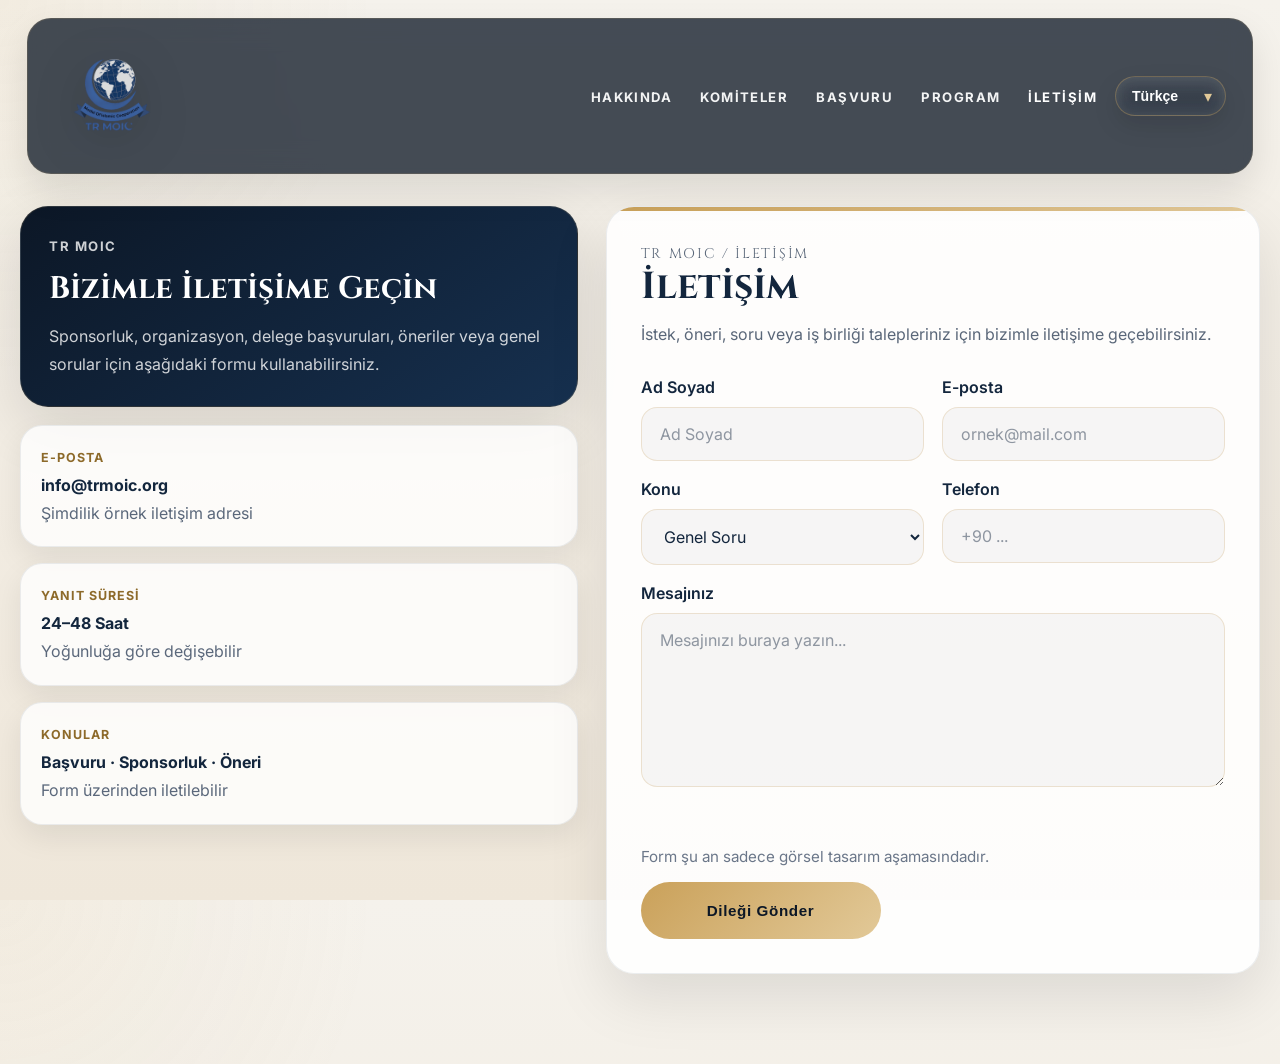
==== contact.html @ b3c83db2 "MOİC WebSite sdsad" ====
<!DOCTYPE html>
<html dir="ltr" lang="tr">
<head>
  <meta charset="utf-8" />
  <meta content="width=device-width, initial-scale=1.0" name="viewport" />
  <title>TR MOIC - İletişim</title>

  <link rel="preconnect" href="https://fonts.googleapis.com" />
  <link rel="preconnect" href="https://fonts.gstatic.com" crossorigin />
  <link
    href="https://fonts.googleapis.com/css2?family=Cinzel:wght@400;500;600;700&family=Inter:wght@300;400;500;600;700&family=Noto+Naskh+Arabic:wght@400;500;600;700&display=swap"
    rel="stylesheet"
  />
  <link href="styles.css" rel="stylesheet" />
</head>

<body class="contact-page-body">
  <div class="page-shell">
    <nav class="navbar inner-navbar" id="navbar">
      <a href="index.html" class="brand" aria-label="TR MOIC">
        <img src="logo.png" alt="TR MOIC Logo" class="brand-logo" />
      </a>

      <button class="menu-toggle" id="menuToggle" aria-label="Menüyü aç/kapat">
        <span></span>
        <span></span>
        <span></span>
      </button>

      <div class="nav-right">
        <ul class="nav-links" id="navLinks">
          <li class="nav-item has-dropdown">
            <a href="index.html">Hakkında</a>
            <div class="dropdown-menu">
              <a href="ufsm.html">UFSM AİHL Nedir</a>
              <a href="moic.html">MOIC Nedir</a>
              <a href="sponsor-handbook.html">Sponsor El Kitabı</a>
              <a href="delegate-handbook.html">Delege El Kitabı</a>
            </div>
          </li>

          <li class="nav-item has-dropdown">
            <a href="committees.html">Komiteler</a>
            <div class="dropdown-menu">
              <a href="#">Türkçe Komitesi</a>
              <a href="#">Arapça Komitesi</a>
              <a href="#">İngilizce Komitesi</a>
            </div>
          </li>

          <li class="nav-item has-dropdown">
            <a href="applications.html">Başvuru</a>
            <div class="dropdown-menu">
              <a href="organization-application.html">Organizasyon Başvuruları</a>
              <a href="delegate-application.html">Delege Başvuruları</a>
            </div>
          </li>

          <li class="nav-item has-dropdown">
            <a href="program.html">Program</a>
            <div class="dropdown-menu">
              <a href="awards.html">Ödüller</a>
              <a href="program-flow.html">Program Akışı</a>
              <a href="rules.html">Şartlar ve Kurallar</a>
              <a href="sponsors.html">Sponsorlar</a>
            </div>
          </li>

          <li class="nav-item">
            <a href="contact.html" class="nav-active-link">İletişim</a>
          </li>
        </ul>

        <div class="language-switcher">
          <label for="languageSelect" class="sr-only">Dil seç</label>
          <select id="languageSelect" class="language-select" aria-label="Dil seç">
            <option value="tr">Türkçe</option>
            <option value="en">English</option>
            <option value="ar">العربية</option>
          </select>
        </div>
      </div>
    </nav>

    <main class="contact-page">
      <section class="contact-layout">
        <aside class="contact-info-panel">
          <div class="contact-info-card">
            <p class="contact-info-label">TR MOIC</p>
            <h2>Bizimle İletişime Geçin</h2>
            <p>
              Sponsorluk, organizasyon, delege başvuruları, öneriler veya genel
              sorular için aşağıdaki formu kullanabilirsiniz.
            </p>
          </div>

          <div class="contact-mini-grid">
            <div class="contact-mini-card">
              <span class="mini-card-title">E-posta</span>
              <strong>info@trmoic.org</strong>
              <p>Şimdilik örnek iletişim adresi</p>
            </div>

            <div class="contact-mini-card">
              <span class="mini-card-title">Yanıt Süresi</span>
              <strong>24–48 Saat</strong>
              <p>Yoğunluğa göre değişebilir</p>
            </div>

            <div class="contact-mini-card">
              <span class="mini-card-title">Konular</span>
              <strong>Başvuru · Sponsorluk · Öneri</strong>
              <p>Form üzerinden iletilebilir</p>
            </div>
          </div>
        </aside>

        <section class="contact-form-card contact-form-card-premium">
          <div class="contact-form-head">
            <p class="section-tag">TR MOIC / İletişim</p>
            <h2>İletişim</h2>
            <p>
              İstek, öneri, soru veya iş birliği talepleriniz için bizimle
              iletişime geçebilirsiniz.
            </p>
          </div>

          <form class="contact-form" id="contactForm">
            <div class="form-grid">
              <div class="field">
                <label for="name" data-i18n="contact.name">Ad Soyad</label>
                <input
                  id="name"
                  type="text"
                  placeholder="Ad Soyad"
                  data-i18n-placeholder="contact.name.placeholder"
                />
              </div>

              <div class="field">
                <label for="email" data-i18n="contact.email">E-posta</label>
                <input
                  id="email"
                  type="email"
                  placeholder="ornek@mail.com"
                  data-i18n-placeholder="contact.email.placeholder"
                />
              </div>

              <div class="field">
                <label for="topic" data-i18n="contact.topic">Konu</label>
                <select id="topic">
                  <option data-i18n="contact.option.one">Genel Soru</option>
                  <option data-i18n="contact.option.two">Şikayet</option>
                  <option data-i18n="contact.option.three">Öneri</option>
                  <option data-i18n="contact.option.four">Sponsorluk</option>
                </select>
              </div>

              <div class="field">
                <label for="phone" data-i18n="contact.phone">Telefon</label>
                <input
                  id="phone"
                  type="text"
                  placeholder="+90 ..."
                  data-i18n-placeholder="contact.phone.placeholder"
                />
              </div>
            </div>

            <div class="field field-full">
              <label for="message" data-i18n="contact.message">Mesajınız</label>
              <textarea
                id="message"
                rows="7"
                placeholder="Mesajınızı buraya yazın..."
                data-i18n-placeholder="contact.message.placeholder"
              ></textarea>
            </div>

            <p id="formStatus" class="form-status"></p>

            <div class="form-actions form-actions-split">
              <p class="form-note">Form şu an sadece görsel tasarım aşamasındadır.</p>
              <button type="submit" class="btn btn-primary form-btn" data-i18n="contact.button">
                Dileği Gönder
              </button>
            </div>
          </form>
        </section>
      </section>
    </main>
  </div>

  <script src="script.js"></script>
</body>
</html>
---- styles.css ----
:root {
  --navy-950: #07101b;
  --navy-900: #0c1726;
  --navy-850: #102033;
  --navy-800: #13263d;
  --gold-500: #caa15a;
  --gold-400: #d4b06f;
  --gold-300: #e2c998;
  --paper: #f5f2ec;
  --paper-2: #efe7da;
  --white: #ffffff;
  --text: #f8f6f1;
  --muted: rgba(248, 246, 241, 0.82);
  --body-text: #425064;
  --heading: #13263d;
  --line: rgba(19, 38, 61, 0.08);
  --shadow: 0 20px 60px rgba(0, 0, 0, 0.12);
  --shadow-soft: 0 12px 30px rgba(0, 0, 0, 0.08);
  --radius-xl: 30px;
  --radius-lg: 24px;
  --radius-md: 18px;
}

html, body {
  height: 100%;
}

.page-shell {
  min-height: 100vh;
  display: flex;
  flex-direction: column;
}

main {
  flex: 1;
}

* {
  margin: 0;
  padding: 0;
  box-sizing: border-box;
}

html {
  scroll-behavior: smooth;
}

body {
  font-family: "Inter", sans-serif;
  background: var(--paper);
  color: #101826;
}

body[dir="rtl"] {
  font-family: "Noto Naskh Arabic", "Inter", sans-serif;
}

img {
  max-width: 100%;
  display: block;
}

.sr-only {
  position: absolute;
  width: 1px;
  height: 1px;
  overflow: hidden;
  clip: rect(0, 0, 0, 0);
  white-space: nowrap;
}

/* =========================
   NAVBAR
========================= */

.navbar {
  position: relative;
  z-index: 30;
  width: min(1320px, calc(100% - 54px));
  margin: 0 auto;
  padding: 22px 26px;
  display: flex;
  align-items: center;
  justify-content: space-between;
  transition: background 0.28s ease, border-color 0.28s ease, box-shadow 0.28s ease;
}

.navbar.scrolled {
  background: rgba(7, 16, 27, 0.78);
  backdrop-filter: blur(14px);
  border: 1px solid rgba(212, 176, 111, 0.18);
  border-top: 0;
  border-radius: 0 0 22px 22px;
  box-shadow: 0 12px 40px rgba(0, 0, 0, 0.18);
}

.inner-navbar {
  background: rgba(12, 23, 38, 0.76);
  backdrop-filter: blur(14px);
  border: 1px solid rgba(212, 176, 111, 0.14);
  border-radius: 24px;
  box-shadow: 0 16px 36px rgba(0, 0, 0, 0.10);
  margin-top: 18px;
}

.brand {
  display: flex;
  align-items: center;
  text-decoration: none;
}

.brand-logo {
  width: 110px;
  height: auto;
  object-fit: contain;
  filter: drop-shadow(0 12px 24px rgba(0, 0, 0, 0.18));
}

.nav-right {
  display: flex;
  align-items: center;
  gap: 18px;
}

.nav-links {
  display: flex;
  align-items: center;
  gap: 28px;
  list-style: none;
}

.nav-item {
  position: relative;
}

.nav-links > li > a {
  color: rgba(255, 255, 255, 0.94);
  text-decoration: none;
  text-transform: uppercase;
  font-size: 0.82rem;
  letter-spacing: 0.11em;
  font-weight: 700;
  position: relative;
  padding: 12px 0;
}

body[dir="rtl"] .nav-links > li > a,
body[dir="rtl"] .btn,
body[dir="rtl"] .eyebrow,
body[dir="rtl"] .section-tag {
  letter-spacing: normal;
  text-transform: none;
}

.nav-links > li > a::after {
  content: "";
  position: absolute;
  left: 0;
  bottom: 4px;
  width: 0;
  height: 1px;
  background: var(--gold-400);
  transition: width 0.28s ease;
}

.nav-links > li:hover > a::after,
.nav-active-link::after {
  width: 100%;
}

.nav-active-link {
  color: #ffffff !important;
}

.dropdown-menu {
  position: absolute;
  top: calc(100% + 8px);
  left: 50%;
  transform: translateX(-50%) translateY(8px);
  width: max-content;
  max-width: 240px;
  padding: 10px;
  background: rgba(9, 17, 29, 0.97);
  border: 1px solid rgba(202, 161, 90, 0.20);
  border-radius: 16px;
  box-shadow: 0 20px 40px rgba(0, 0, 0, 0.25);
  opacity: 0;
  pointer-events: none;
  display: flex;
  flex-direction: column;
  gap: 6px;
  transition: opacity 0.24s ease, transform 0.24s ease;
}

.dropdown-menu a {
  color: #f7f3ea;
  text-decoration: none;
  white-space: nowrap;
  padding: 10px 12px;
  border-radius: 10px;
  font-size: 0.84rem;
  line-height: 1.3;
  transition: background 0.22s ease, color 0.22s ease;
}

.dropdown-menu a:hover {
  background: rgba(202, 161, 90, 0.12);
  color: var(--gold-300);
}

.has-dropdown:hover .dropdown-menu,
.has-dropdown:focus-within .dropdown-menu {
  opacity: 1;
  pointer-events: auto;
  transform: translateX(-50%) translateY(0);
}

.language-switcher {
  position: relative;
}

.language-select {
  appearance: none;
  background: linear-gradient(180deg, rgba(255, 255, 255, 0.16), rgba(255, 255, 255, 0.10));
  color: #ffffff;
  border: 1px solid rgba(202, 161, 90, 0.34);
  border-radius: 999px;
  padding: 11px 42px 11px 16px;
  font-size: 0.88rem;
  font-weight: 700;
  outline: none;
  cursor: pointer;
  backdrop-filter: blur(10px);
  box-shadow: 0 10px 24px rgba(0, 0, 0, 0.12);
}

.language-select:hover {
  border-color: rgba(226, 201, 152, 0.75);
}

.language-select option {
  color: #13263d;
  background: #fffaf1;
}

.language-switcher::after {
  content: "▾";
  position: absolute;
  right: 14px;
  top: 50%;
  transform: translateY(-52%);
  color: var(--gold-300);
  pointer-events: none;
}

.menu-toggle {
  display: none;
  background: transparent;
  border: 0;
  cursor: pointer;
  gap: 5px;
  flex-direction: column;
}

.menu-toggle span {
  width: 28px;
  height: 2px;
  background: #fff;
  display: block;
}

/* =========================
   HERO
========================= */

.hero {
  position: relative;
  min-height: 100vh;
  background-image:
    linear-gradient(rgba(6, 10, 17, 0.50), rgba(6, 10, 17, 0.74)),
    url("school.png");
  background-size: cover;
  background-position: center center;
  overflow: hidden;
}

.hero-overlay {
  position: absolute;
  inset: 0;
  background:
    radial-gradient(circle at 50% 56%, rgba(202, 161, 90, 0.13), transparent 30%),
    linear-gradient(to bottom, rgba(0, 0, 0, 0.16), rgba(0, 0, 0, 0.38));
}

.hero-content {
  position: relative;
  z-index: 2;
  width: min(1080px, calc(100% - 48px));
  margin: 0 auto;
  min-height: calc(100vh - 110px);
  display: flex;
  flex-direction: column;
  align-items: center;
  justify-content: center;
  text-align: center;
  color: var(--text);
}

.eyebrow,
.section-tag {
  font-family: "Cinzel", serif;
  letter-spacing: 0.12em;
  text-transform: uppercase;
}

.section-tag {
  color: #b48a43;
  font-size: 0.88rem;
}

.eyebrow {
  font-size: 0.95rem;
  font-weight: 600;
  margin-bottom: 18px;
  max-width: 980px;
  color: rgba(255, 255, 255, 0.88);
  text-shadow: 0 10px 25px rgba(0, 0, 0, 0.30);
}

.hero h1 {
  font-family: "Cinzel", serif;
  font-size: clamp(3rem, 6vw, 5.8rem);
  line-height: 1.03;
  max-width: 980px;
  margin-bottom: 18px;
  text-shadow: 0 12px 30px rgba(0, 0, 0, 0.32);
}

.hero-date {
  font-size: 1.1rem;
  font-weight: 500;
  color: var(--muted);
  margin-bottom: 30px;
}

.hero-actions {
  display: flex;
  gap: 16px;
  margin-bottom: 28px;
  flex-wrap: wrap;
  justify-content: center;
}

.btn {
  text-decoration: none;
  min-width: 290px;
  padding: 20px 36px;
  border-radius: 999px;
  text-align: center;
  font-size: 0.95rem;
  font-weight: 700;
  letter-spacing: 0.04em;
  transition: transform 0.28s ease, background 0.28s ease, border-color 0.28s ease, box-shadow 0.28s ease;
}

.btn:hover {
  transform: translateY(-2px);
  box-shadow: 0 14px 30px rgba(0, 0, 0, 0.18);
}

.btn-primary {
  background: linear-gradient(135deg, #caa15a, #e2c998);
  color: #0c1726;
  border: none;
}

.btn-primary:hover {
  background: linear-gradient(135deg, #b8914d, #d4b06f);
}

.hero-description {
  max-width: 860px;
  font-size: 1.02rem;
  line-height: 1.75;
  color: rgba(255, 255, 255, 0.84);
}

.scroll-indicator {
  position: absolute;
  left: 50%;
  bottom: 24px;
  transform: translateX(-50%);
  z-index: 3;
}

.scroll-indicator span {
  display: block;
  width: 1px;
  height: 58px;
  background: linear-gradient(to bottom, rgba(255, 255, 255, 0), rgba(226, 201, 152, 0.95));
}

/* =========================
   LEADERSHIP SECTION
========================= */

.leadership-section {
  width: min(1240px, calc(100% - 40px));
  margin: 0 auto;
  padding: 110px 0 90px;
}

.leadership-header {
  max-width: 820px;
  margin: 0 auto 72px;
  text-align: center;
}

.leadership-header h2 {
  font-family: "Cinzel", serif;
  font-size: clamp(2.2rem, 4vw, 4rem);
  line-height: 1.12;
  color: #152130;
  margin-bottom: 16px;
}

.leadership-intro {
  font-size: 1.05rem;
  line-height: 1.8;
  color: #4b5a70;
  max-width: 760px;
  margin: 0 auto;
}

.leadership-grid {
  display: grid;
  grid-template-columns: 1fr 1fr;
  gap: 0;
  border-radius: 34px;
  overflow: hidden;
  box-shadow: 0 28px 70px rgba(0, 0, 0, 0.10);
  border: 1px solid rgba(19, 38, 61, 0.08);
  background: #ffffff;
}

.leadership-card {
  padding: 140px 46px 44px;
  background: rgba(255, 255, 255, 0.95);
  position: relative;
}

.leadership-card:first-child {
  border-right: 1px solid rgba(19, 38, 61, 0.08);
}

.leadership-card-accent {
  background:
    linear-gradient(180deg, rgba(202, 161, 90, 0.08), rgba(202, 161, 90, 0.02)),
    rgba(255, 255, 255, 0.98);
}

.leadership-avatar {
  position: absolute;
  top: 24px;
  left: 46px;
  width: 92px;
  height: 92px;
  border-radius: 50%;
  overflow: hidden;
  border: 3px solid #caa15a;
  box-shadow: 0 10px 30px rgba(0, 0, 0, 0.18);
  background: #fff;
}

.leadership-avatar img {
  width: 100%;
  height: 100%;
  object-fit: cover;
  object-position: center;
}

.leadership-avatar-adama img {
  object-position: center 30%;
}

.leadership-avatar-kenan img {
  object-position: center 20%;
}

.leadership-role {
  display: inline-block;
  margin-bottom: 16px;
  font-size: 0.82rem;
  font-weight: 700;
  letter-spacing: 0.12em;
  text-transform: uppercase;
  color: #8d6a2a;
}

.leadership-card h3 {
  font-family: "Cinzel", serif;
  font-size: 2.2rem;
  line-height: 1.15;
  color: #13263d;
  margin-bottom: 22px;
}

.leadership-card p {
  font-size: 1rem;
  line-height: 1.95;
  color: #425064;
  margin-bottom: 18px;
}

.leadership-signature {
  margin-top: 34px;
  padding-top: 22px;
  border-top: 1px solid rgba(19, 38, 61, 0.10);
  display: flex;
  flex-direction: column;
  gap: 6px;
}

.leadership-signature strong {
  font-size: 1.08rem;
  color: #13263d;
}

.leadership-signature span {
  color: #6a778a;
  font-size: 0.95rem;
}

/* =========================
   SUBPAGES
========================= */

.subpage-body,
.contact-page-body {
  background:
    radial-gradient(circle at top left, rgba(202, 161, 90, 0.08), transparent 24%),
    linear-gradient(180deg, #f5f2ec 0%, #efe7da 100%);
}

.subpage-main {
  padding: 32px 0 90px;
}

.subpage-hero-image-wrap {
  width: min(1180px, calc(100% - 40px));
  margin: 0 auto 42px;
}

.subpage-hero-image {
  position: relative;
  border-radius: 30px;
  overflow: hidden;
  box-shadow: 0 24px 60px rgba(0, 0, 0, 0.16);
}

.subpage-hero-image img {
  width: 100%;
  height: 430px;
  object-fit: cover;
  display: block;
}

.subpage-overlay {
  position: absolute;
  inset: 0;
  background:
    linear-gradient(rgba(7, 16, 27, 0.28), rgba(7, 16, 27, 0.62)),
    radial-gradient(circle at center, rgba(202, 161, 90, 0.08), transparent 36%);
}

.subpage-hero-content {
  position: absolute;
  left: 50%;
  top: 50%;
  transform: translate(-50%, -50%);
  width: min(90%, 860px);
  text-align: center;
  color: #fff;
  z-index: 2;
}

.subpage-hero-content .section-tag {
  color: #d4b06f;
  margin-bottom: 12px;
}

.subpage-hero-content h1 {
  font-family: "Cinzel", serif;
  font-size: clamp(3rem, 6vw, 5rem);
  line-height: 1.05;
  margin-bottom: 14px;
  color: #fff;
  text-shadow: 0 12px 28px rgba(0, 0, 0, 0.28);
}

.subpage-hero-text {
  max-width: 700px;
  margin: 0 auto;
  color: rgba(255, 255, 255, 0.84);
  font-size: 1rem;
  line-height: 1.75;
}

.subpage-content {
  width: min(980px, calc(100% - 40px));
  margin: 0 auto 80px;
}

.subpage-text {
  background: rgba(255, 255, 255, 0.92);
  border: 1px solid rgba(19, 38, 61, 0.08);
  border-radius: 30px;
  padding: 50px;
  box-shadow: 0 24px 60px rgba(0, 0, 0, 0.09);
}

.subpage-text p {
  font-size: 1.05rem;
  line-height: 1.95;
  color: #425064;
  margin-bottom: 18px;
}

.subpage-text p:last-child {
  margin-bottom: 0;
}

/* =========================
   CONTACT PAGE
========================= */

.contact-page {
  width: min(1240px, calc(100% - 40px));
  margin: 0 auto;
  padding: 32px 0 90px;
}

.contact-layout {
  display: grid;
  grid-template-columns: 0.92fr 1.08fr;
  gap: 28px;
  align-items: start;
}

.contact-info-panel {
  display: flex;
  flex-direction: column;
  gap: 18px;
}

.contact-info-card {
  background: linear-gradient(145deg, #0c1726, #16304f);
  color: #fff;
  border: 1px solid rgba(212, 176, 111, 0.16);
  border-radius: 28px;
  padding: 28px;
  box-shadow: var(--shadow);
}

.contact-info-card h2 {
  font-family: "Cinzel", serif;
  font-size: 1.95rem;
  line-height: 1.15;
  margin-bottom: 14px;
  color: #fff;
}

.contact-info-card p {
  color: rgba(255, 255, 255, 0.80);
  line-height: 1.75;
}

.contact-info-label {
  display: inline-block;
  margin-bottom: 14px;
  color: var(--gold-300);
  font-size: 0.82rem;
  font-weight: 700;
  letter-spacing: 0.12em;
  text-transform: uppercase;
}

.contact-mini-grid {
  display: grid;
  grid-template-columns: 1fr;
  gap: 16px;
}

.contact-mini-card {
  background: rgba(255, 255, 255, 0.80);
  border: 1px solid rgba(19, 38, 61, 0.08);
  border-radius: 22px;
  padding: 20px;
  box-shadow: var(--shadow-soft);
}

.contact-mini-card strong {
  display: block;
  margin-bottom: 6px;
  color: #13263d;
  font-size: 1rem;
}

.contact-mini-card p {
  color: #5b687b;
  line-height: 1.6;
}

.mini-card-title {
  display: inline-block;
  margin-bottom: 10px;
  color: #8d6a2a;
  font-size: 0.78rem;
  font-weight: 700;
  letter-spacing: 0.08em;
  text-transform: uppercase;
}

.contact-form-card {
  background: rgba(255, 255, 255, 0.88);
  border: 1px solid rgba(19, 38, 61, 0.08);
  box-shadow: 0 24px 60px rgba(0, 0, 0, 0.10);
  border-radius: 28px;
  padding: 34px;
}

.contact-form-card-premium {
  position: relative;
  overflow: hidden;
}

.contact-form-card-premium::before {
  content: "";
  position: absolute;
  inset: 0 0 auto 0;
  height: 4px;
  background: linear-gradient(90deg, var(--gold-500), var(--gold-300));
}

.contact-form-head {
  margin-bottom: 28px;
}

.contact-form-head h2 {
  font-family: "Cinzel", serif;
  font-size: 2.35rem;
  line-height: 1.12;
  color: #13263d;
  margin-bottom: 12px;
}

.contact-form-head p {
  color: #5a6779;
  line-height: 1.8;
  max-width: 680px;
}

.contact-form {
  position: relative;
  z-index: 2;
}

.form-grid {
  display: grid;
  gap: 18px;
  grid-template-columns: repeat(auto-fit, minmax(240px, 1fr));
}

.field {
  display: flex;
  flex-direction: column;
  gap: 10px;
}

.field label {
  font-weight: 600;
  color: #13263d;
}

.field input,
.field select,
.field textarea {
  width: 100%;
  background: rgba(12, 23, 38, 0.03);
  border: 1px solid rgba(202, 161, 90, 0.24);
  border-radius: 16px;
  color: #13263d;
  padding: 16px 18px;
  outline: none;
  font: inherit;
  transition: border-color 0.22s ease, box-shadow 0.22s ease, background 0.22s ease;
}

.field input:focus,
.field select:focus,
.field textarea:focus {
  border-color: rgba(202, 161, 90, 0.62);
  box-shadow: 0 0 0 4px rgba(202, 161, 90, 0.10);
  background: rgba(255, 255, 255, 0.96);
}

.field input::placeholder,
.field textarea::placeholder {
  color: rgba(19, 38, 61, 0.46);
}

.field select option {
  color: #13263d;
  background: #fffaf1;
}

.field textarea {
  resize: vertical;
  min-height: 170px;
}

.field-full {
  margin-top: 18px;
}

.form-actions {
  margin-top: 22px;
}

.form-actions-split {
  display: flex;
  align-items: center;
  justify-content: space-between;
  gap: 16px;
  flex-wrap: wrap;
}

.form-note {
  color: #6b7789;
  font-size: 0.95rem;
}

.form-btn {
  border: none;
  cursor: pointer;
  min-width: 240px;
}

.form-status {
  margin-top: 14px;
  font-size: 0.95rem;
  font-weight: 600;
  min-height: 24px;
}

.form-status.success {
  color: #2e7d32;
}

.form-status.error {
  color: #c62828;
}

/* =========================
   FOOTER
========================= */

.site-footer {
  background: linear-gradient(135deg, #0c1726, #13263d);
  color: #f8f6f1;
  margin-top: 80px;
  padding: 70px 0 24px;
  border-top: 1px solid rgba(202, 161, 90, 0.16);
}

.footer-top {
  width: min(1240px, calc(100% - 40px));
  margin: 0 auto;
  display: grid;
  grid-template-columns: 1.3fr 1fr 1fr 1fr;
  gap: 34px;
}

.footer-brand h3,
.footer-links h4,
.footer-contact h4,
.footer-social h4 {
  font-family: "Cinzel", serif;
  margin-bottom: 16px;
  color: #fff;
}

.footer-brand p,
.footer-contact li,
.footer-links a,
.footer-bottom p,
.footer-social a {
  color: rgba(248, 246, 241, 0.78);
  line-height: 1.8;
  text-decoration: none;
  font-size: 0.96rem;
}

.footer-logo {
  width: 82px;
  height: auto;
  margin-bottom: 14px;
}

.footer-links ul,
.footer-contact ul {
  list-style: none;
  padding: 0;
  margin: 0;
}

.footer-links li,
.footer-contact li {
  margin-bottom: 10px;
}

.footer-links a:hover,
.footer-social a:hover {
  color: #e2c998;
}

.social-links {
  display: flex;
  flex-direction: column;
  gap: 10px;
}

.footer-bottom {
  width: min(1240px, calc(100% - 40px));
  margin: 34px auto 0;
  padding-top: 18px;
  border-top: 1px solid rgba(255, 255, 255, 0.10);
  text-align: center;
}

.coming-soon-section {
  width: min(1180px, calc(100% - 40px));
  margin: 40px auto 90px;
}

.coming-soon-box {
  min-height: 58vh;
  border-radius: 32px;
  background:
    radial-gradient(circle at top center, rgba(202, 161, 90, 0.10), transparent 28%),
    linear-gradient(135deg, #0c1726, #16304f);
  border: 1px solid rgba(212, 176, 111, 0.16);
  box-shadow: 0 24px 60px rgba(0, 0, 0, 0.14);

  display: flex;
  flex-direction: column;
  justify-content: center;
  align-items: center;
  text-align: center;

  padding: 48px 24px;
}

.coming-soon-box .section-tag {
  color: #d4b06f;
  margin-bottom: 14px;
}

.coming-soon-box h1 {
  font-family: "Cinzel", serif;
  font-size: clamp(2.8rem, 5vw, 4.8rem);
  line-height: 1.08;
  color: #ffffff;
  margin-bottom: 18px;
}

.coming-soon-text {
  max-width: 700px;
  color: rgba(248, 246, 241, 0.82);
  font-size: 1.02rem;
  line-height: 1.85;
  margin-bottom: 26px;
}

.coming-soon-note {
  display: inline-flex;
  align-items: center;
  justify-content: center;
  padding: 12px 22px;
  border-radius: 999px;
  background: rgba(202, 161, 90, 0.14);
  border: 1px solid rgba(212, 176, 111, 0.26);
}

.coming-soon-note span {
  color: #f8f6f1;
  font-size: 0.92rem;
  font-weight: 600;
  letter-spacing: 0.04em;
}

.application-page {
  width: min(1240px, calc(100% - 40px));
  margin: 0 auto;
  padding: 32px 0 90px;
}

.application-hero {
  margin-bottom: 30px;
}

.application-hero-inner {
  background:
    radial-gradient(circle at top center, rgba(202, 161, 90, 0.10), transparent 24%),
    linear-gradient(135deg, #0c1726, #16304f);
  border: 1px solid rgba(212, 176, 111, 0.16);
  border-radius: 30px;
  box-shadow: 0 24px 60px rgba(0, 0, 0, 0.12);
  padding: 52px 38px;
  text-align: center;
  color: #fff;
}

.application-hero-inner h1 {
  font-family: "Cinzel", serif;
  font-size: clamp(2.8rem, 5vw, 4.8rem);
  line-height: 1.08;
  margin: 12px 0 16px;
}

.application-hero-text {
  max-width: 760px;
  margin: 0 auto;
  color: rgba(248, 246, 241, 0.82);
  line-height: 1.8;
  font-size: 1rem;
}

.application-hero-badges {
  display: flex;
  justify-content: center;
  gap: 12px;
  flex-wrap: wrap;
  margin-top: 24px;
}

.application-hero-badges span {
  display: inline-flex;
  align-items: center;
  justify-content: center;
  padding: 11px 18px;
  border-radius: 999px;
  background: rgba(202, 161, 90, 0.14);
  border: 1px solid rgba(212, 176, 111, 0.24);
  color: #f8f6f1;
  font-size: 0.92rem;
  font-weight: 600;
}

.application-overview {
  display: grid;
  grid-template-columns: 1.05fr 1fr;
  gap: 24px;
  margin-bottom: 28px;
}

.application-info-card {
  border-radius: 28px;
  padding: 30px;
  background: rgba(255, 255, 255, 0.84);
  border: 1px solid rgba(19, 38, 61, 0.08);
  box-shadow: 0 20px 50px rgba(0, 0, 0, 0.08);
}

.application-info-card-accent {
  background: linear-gradient(145deg, #0c1726, #16304f);
  color: #fff;
  border: 1px solid rgba(212, 176, 111, 0.16);
}

.application-info-card-accent h2 {
  font-family: "Cinzel", serif;
  font-size: 2rem;
  line-height: 1.15;
  margin: 12px 0 14px;
  color: #fff;
}

.application-info-card-accent p {
  color: rgba(255, 255, 255, 0.82);
  line-height: 1.8;
}

.application-card-kicker {
  color: #d4b06f;
  font-size: 0.82rem;
  font-weight: 700;
  letter-spacing: 0.12em;
  text-transform: uppercase;
}

.application-mini-grid {
  display: grid;
  grid-template-columns: 1fr;
  gap: 16px;
}

.application-mini-card {
  background: rgba(255, 255, 255, 0.84);
  border: 1px solid rgba(19, 38, 61, 0.08);
  border-radius: 22px;
  padding: 20px;
  box-shadow: 0 12px 30px rgba(0, 0, 0, 0.06);
}

.application-mini-card strong {
  display: block;
  margin-bottom: 6px;
  color: #13263d;
  font-size: 1rem;
}

.application-mini-card p {
  color: #5b687b;
  line-height: 1.6;
}

.application-layout {
  display: grid;
  grid-template-columns: 0.85fr 1.15fr;
  gap: 28px;
  align-items: start;
}

.application-sidebar {
  display: flex;
  flex-direction: column;
  gap: 18px;
}

.application-sidebar-card {
  background: rgba(255, 255, 255, 0.84);
  border: 1px solid rgba(19, 38, 61, 0.08);
  border-radius: 24px;
  padding: 24px;
  box-shadow: 0 14px 34px rgba(0, 0, 0, 0.06);
}

.application-sidebar-card h3 {
  font-family: "Cinzel", serif;
  font-size: 1.5rem;
  color: #13263d;
  margin: 10px 0 14px;
}

.application-sidebar-card p {
  color: #566476;
  line-height: 1.8;
}

.application-steps {
  padding-left: 18px;
  color: #566476;
  line-height: 1.9;
}

.application-form-card {
  background: rgba(255, 255, 255, 0.90);
  border: 1px solid rgba(19, 38, 61, 0.08);
  border-radius: 28px;
  padding: 34px;
  box-shadow: 0 24px 60px rgba(0, 0, 0, 0.10);
  position: relative;
  overflow: hidden;
}

.application-form-card::before {
  content: "";
  position: absolute;
  inset: 0 0 auto 0;
  height: 4px;
  background: linear-gradient(90deg, var(--gold-500), var(--gold-300));
}

.application-form-head {
  margin-bottom: 28px;
}

.application-form-head h2 {
  font-family: "Cinzel", serif;
  font-size: 2.2rem;
  line-height: 1.12;
  color: #13263d;
  margin: 12px 0;
}

.application-form-head p {
  color: #5a6779;
  line-height: 1.8;
  max-width: 680px;
}

.application-form {
  position: relative;
  z-index: 2;
}

.closed-page {
  display: flex;
  align-items: center;
  justify-content: center;
  padding: 80px 20px;
}

.closed-card {
  max-width: 650px;
  width: 100%;
  text-align: center;

  background: linear-gradient(135deg, #0c1726, #16304f);
  color: #fff;

  padding: 60px 40px;
  border-radius: 28px;

  box-shadow: 0 30px 80px rgba(0,0,0,0.25);
  border: 1px solid rgba(212,176,111,0.2);
}

.closed-tag {
  color: #d4b06f;
  font-size: 0.8rem;
  letter-spacing: 0.12em;
  margin-bottom: 10px;
}

.closed-card h1 {
  font-family: "Cinzel", serif;
  font-size: 2.5rem;
  margin-bottom: 10px;
}

.closed-status {
  color: #d4b06f;
  font-size: 1.6rem;
  margin-bottom: 20px;
}

.closed-text {
  opacity: 0.85;
  line-height: 1.7;
  margin-bottom: 10px;
}

.closed-subtext {
  opacity: 0.65;
  font-size: 0.9rem;
  margin-bottom: 30px;
}

.awards-page {
  width: min(1240px, calc(100% - 40px));
  margin: 0 auto;
  padding: 32px 0 90px;
}

.awards-hero {
  margin-bottom: 28px;
}

.awards-hero-inner {
  background:
    radial-gradient(circle at top center, rgba(202, 161, 90, 0.10), transparent 24%),
    linear-gradient(135deg, #0c1726, #16304f);
  border: 1px solid rgba(212, 176, 111, 0.16);
  border-radius: 30px;
  box-shadow: 0 24px 60px rgba(0, 0, 0, 0.12);
  padding: 52px 38px;
  text-align: center;
  color: #fff;
}

.awards-hero-inner h1 {
  font-family: "Cinzel", serif;
  font-size: clamp(2.8rem, 5vw, 4.8rem);
  line-height: 1.08;
  margin: 12px 0 16px;
}

.awards-hero-text {
  max-width: 760px;
  margin: 0 auto;
  color: rgba(248, 246, 241, 0.82);
  line-height: 1.8;
  font-size: 1rem;
}

.awards-highlight {
  margin-bottom: 28px;
}

.awards-highlight-card {
  background: rgba(255, 255, 255, 0.88);
  border: 1px solid rgba(19, 38, 61, 0.08);
  border-radius: 28px;
  padding: 30px;
  box-shadow: 0 18px 44px rgba(0, 0, 0, 0.08);
}

.awards-highlight-label {
  display: inline-block;
  margin-bottom: 14px;
  color: #8d6a2a;
  font-size: 0.82rem;
  font-weight: 700;
  letter-spacing: 0.12em;
  text-transform: uppercase;
}

.awards-highlight-card h2 {
  font-family: "Cinzel", serif;
  font-size: 2rem;
  line-height: 1.15;
  color: #13263d;
  margin-bottom: 14px;
}

.awards-highlight-card p {
  color: #566476;
  line-height: 1.8;
  max-width: 900px;
}

.awards-grid-section {
  margin-bottom: 28px;
}

.awards-grid {
  display: grid;
  grid-template-columns: repeat(3, 1fr);
  gap: 22px;
}

.award-card {
  background: rgba(255, 255, 255, 0.88);
  border: 1px solid rgba(19, 38, 61, 0.08);
  border-radius: 26px;
  padding: 28px;
  box-shadow: 0 16px 38px rgba(0, 0, 0, 0.08);
  transition: transform 0.24s ease, box-shadow 0.24s ease;
}

.award-card:hover {
  transform: translateY(-4px);
  box-shadow: 0 22px 46px rgba(0, 0, 0, 0.10);
}

.award-card-gold {
  background:
    linear-gradient(180deg, rgba(202, 161, 90, 0.10), rgba(202, 161, 90, 0.03)),
    rgba(255, 255, 255, 0.94);
}

.award-icon {
  width: 58px;
  height: 58px;
  border-radius: 50%;
  display: flex;
  align-items: center;
  justify-content: center;
  background: linear-gradient(135deg, #caa15a, #e2c998);
  color: #0c1726;
  font-size: 1.4rem;
  font-weight: 700;
  margin-bottom: 18px;
  box-shadow: 0 12px 24px rgba(202, 161, 90, 0.20);
}

.award-kicker {
  color: #8d6a2a;
  font-size: 0.78rem;
  font-weight: 700;
  letter-spacing: 0.10em;
  text-transform: uppercase;
  margin-bottom: 10px;
}

.award-card h3 {
  font-family: "Cinzel", serif;
  font-size: 1.6rem;
  line-height: 1.18;
  color: #13263d;
  margin-bottom: 14px;
}

.award-card p:last-child {
  color: #566476;
  line-height: 1.8;
}

.awards-criteria {
  margin-bottom: 28px;
}

.awards-criteria-card {
  background: rgba(255, 255, 255, 0.88);
  border: 1px solid rgba(19, 38, 61, 0.08);
  border-radius: 28px;
  padding: 34px;
  box-shadow: 0 18px 44px rgba(0, 0, 0, 0.08);
}

.criteria-head {
  margin-bottom: 24px;
}

.criteria-head h2 {
  font-family: "Cinzel", serif;
  font-size: 2rem;
  line-height: 1.15;
  color: #13263d;
  margin-top: 10px;
}

.criteria-list {
  display: grid;
  grid-template-columns: repeat(2, 1fr);
  gap: 20px;
}

.criteria-item {
  background: rgba(12, 23, 38, 0.03);
  border: 1px solid rgba(202, 161, 90, 0.12);
  border-radius: 20px;
  padding: 22px;
}

.criteria-item strong {
  display: block;
  margin-bottom: 8px;
  color: #13263d;
  font-size: 1rem;
}

.criteria-item p {
  color: #566476;
  line-height: 1.7;
}

.awards-note-section {
  margin-bottom: 10px;
}

.awards-note-card {
  background: linear-gradient(145deg, #0c1726, #16304f);
  color: #fff;
  border: 1px solid rgba(212, 176, 111, 0.16);
  border-radius: 28px;
  padding: 30px;
  box-shadow: 0 20px 50px rgba(0, 0, 0, 0.10);
}

.awards-note-card h2 {
  font-family: "Cinzel", serif;
  font-size: 1.9rem;
  line-height: 1.15;
  color: #fff;
  margin: 10px 0 14px;
}

.awards-note-card p {
  color: rgba(255, 255, 255, 0.82);
  line-height: 1.8;
  max-width: 900px;
}

.award-card h3::before {
  content: "";
  display: block;
  width: 40px;
  height: 2px;
  background: linear-gradient(90deg, #caa15a, transparent);
  margin-bottom: 12px;
}

.program-page {
  width: min(1180px, calc(100% - 40px));
  margin: 0 auto;
  padding: 32px 0 90px;
}

.program-hero {
  margin-bottom: 28px;
}

.program-hero-inner {
  background: linear-gradient(135deg, #0c1726, #16304f);
  border: 1px solid rgba(212, 176, 111, 0.16);
  border-radius: 28px;
  box-shadow: 0 22px 54px rgba(0, 0, 0, 0.10);
  padding: 46px 34px;
  text-align: center;
  color: #fff;
}

.program-hero-inner h1 {
  font-family: "Cinzel", serif;
  font-size: clamp(2.6rem, 5vw, 4.4rem);
  line-height: 1.08;
  margin: 12px 0 14px;
}

.program-hero-text {
  max-width: 720px;
  margin: 0 auto;
  color: rgba(248, 246, 241, 0.82);
  line-height: 1.8;
}

.program-content {
  display: flex;
  flex-direction: column;
  gap: 24px;
}

.program-day-card {
  background: rgba(255, 255, 255, 0.88);
  border: 1px solid rgba(19, 38, 61, 0.08);
  border-radius: 26px;
  padding: 30px;
  box-shadow: 0 16px 40px rgba(0, 0, 0, 0.07);
}

.program-day-head {
  margin-bottom: 20px;
}

.program-day-tag {
  color: #8d6a2a;
  font-size: 0.82rem;
  font-weight: 700;
  letter-spacing: 0.12em;
  text-transform: uppercase;
  margin-bottom: 10px;
}

.program-day-head h2 {
  font-family: "Cinzel", serif;
  font-size: 1.9rem;
  line-height: 1.15;
  color: #13263d;
}

.program-list {
  display: flex;
  flex-direction: column;
  gap: 14px;
}

.program-item {
  display: grid;
  grid-template-columns: 110px 1fr;
  gap: 18px;
  align-items: start;
  padding: 16px 0;
  border-top: 1px solid rgba(19, 38, 61, 0.08);
}

.program-item:first-child {
  border-top: none;
  padding-top: 0;
}

.program-time {
  font-weight: 700;
  color: #8d6a2a;
  font-size: 1rem;
}

.program-info h3 {
  font-size: 1.08rem;
  color: #13263d;
  margin-bottom: 6px;
}

.program-info p {
  color: #566476;
  line-height: 1.7;
}

.program-note-card {
  background: rgba(255, 255, 255, 0.84);
  border: 1px solid rgba(19, 38, 61, 0.08);
  border-radius: 24px;
  padding: 28px;
  box-shadow: 0 14px 34px rgba(0, 0, 0, 0.06);
}

.program-note-card h2 {
  font-family: "Cinzel", serif;
  font-size: 1.7rem;
  color: #13263d;
  margin: 10px 0 12px;
}

.program-note-card p:last-child {
  color: #5a6779;
  line-height: 1.8;
  max-width: 860px;
}

.program-day-card-final {
  background:
    linear-gradient(180deg, rgba(202, 161, 90, 0.08), rgba(202, 161, 90, 0.02)),
    rgba(255, 255, 255, 0.92);
  border: 1px solid rgba(202, 161, 90, 0.18);
}

.program-day-card-final .program-day-head h2 {
  color: #102033;
}

.program-day-card-final .program-day-tag {
  color: #b48a43;
}

.rules-page {
  width: min(1180px, calc(100% - 40px));
  margin: 0 auto;
  padding: 40px 0 80px;
}

.rules-hero {
  text-align: center;
  margin-bottom: 40px;
}

.rules-hero h1 {
  font-family: "Cinzel", serif;
  font-size: 3rem;
  margin: 10px 0;
}

.rules-hero-text {
  max-width: 700px;
  margin: 0 auto;
  color: #5a6779;
  line-height: 1.8;
}

.rules-grid {
  display: grid;
  grid-template-columns: repeat(2, 1fr);
  gap: 20px;
}

.rule-card {
  background: rgba(255,255,255,0.9);
  border: 1px solid rgba(19,38,61,0.08);
  border-radius: 22px;
  padding: 25px;
  box-shadow: 0 14px 30px rgba(0,0,0,0.06);
}

.rule-card h2 {
  font-family: "Cinzel", serif;
  font-size: 1.4rem;
  margin-bottom: 12px;
  color: #13263d;
}

.rule-card ul {
  padding-left: 18px;
  color: #566476;
  line-height: 1.8;
}

.rules-note {
  margin-top: 30px;
  padding: 25px;
  border-radius: 20px;
  background: linear-gradient(135deg, #0c1726, #16304f);
  color: white;
}

.rules-note h2 {
  font-family: "Cinzel", serif;
  margin-bottom: 10px;
}

.rules-note p {
  opacity: 0.85;
}

.sponsors-page {
  width: min(1240px, calc(100% - 40px));
  margin: 0 auto;
  padding: 32px 0 90px;
}

.sponsors-hero {
  margin-bottom: 28px;
}

.sponsors-hero-inner {
  background:
    radial-gradient(circle at top center, rgba(202, 161, 90, 0.10), transparent 24%),
    linear-gradient(135deg, #0c1726, #16304f);
  border: 1px solid rgba(212, 176, 111, 0.16);
  border-radius: 30px;
  box-shadow: 0 24px 60px rgba(0, 0, 0, 0.12);
  padding: 52px 38px;
  text-align: center;
  color: #fff;
}

.sponsors-hero-inner h1 {
  font-family: "Cinzel", serif;
  font-size: clamp(2.8rem, 5vw, 4.8rem);
  line-height: 1.08;
  margin: 12px 0 16px;
}

.sponsors-hero-text {
  max-width: 760px;
  margin: 0 auto;
  color: rgba(248, 246, 241, 0.82);
  line-height: 1.8;
  font-size: 1rem;
}

.sponsors-intro-card {
  margin-bottom: 28px;
}

.sponsors-intro-inner {
  background: rgba(255, 255, 255, 0.88);
  border: 1px solid rgba(19, 38, 61, 0.08);
  border-radius: 28px;
  padding: 30px;
  box-shadow: 0 18px 44px rgba(0, 0, 0, 0.08);
}

.sponsors-intro-inner h2 {
  font-family: "Cinzel", serif;
  font-size: 2rem;
  line-height: 1.15;
  color: #13263d;
  margin: 10px 0 14px;
}

.sponsors-intro-inner p:last-child {
  color: #566476;
  line-height: 1.8;
  max-width: 900px;
}

.sponsors-grid {
  display: grid;
  grid-template-columns: repeat(2, 1fr);
  gap: 24px;
  margin-bottom: 28px;
}

.sponsor-card {
  background: rgba(255, 255, 255, 0.90);
  border: 1px solid rgba(19, 38, 61, 0.08);
  border-radius: 28px;
  padding: 28px;
  box-shadow: 0 18px 44px rgba(0, 0, 0, 0.08);
  transition: transform 0.24s ease, box-shadow 0.24s ease;
}

.sponsor-card:hover {
  transform: translateY(-4px);
  box-shadow: 0 24px 52px rgba(0, 0, 0, 0.10);
}

.sponsor-logo-wrap {
  height: 150px;
  background: rgba(12, 23, 38, 0.03);
  border: 1px solid rgba(202, 161, 90, 0.12);
  border-radius: 20px;
  display: flex;
  align-items: center;
  justify-content: center;
  padding: 18px;
  margin-bottom: 22px;
}

.sponsor-logo {
  max-width: 180px;
  max-height: 100px;
  width: auto;
  height: auto;
  object-fit: contain;
}

.sponsor-kicker {
  color: #8d6a2a;
  font-size: 0.78rem;
  font-weight: 700;
  letter-spacing: 0.10em;
  text-transform: uppercase;
  margin-bottom: 10px;
}

.sponsor-content h3 {
  font-family: "Cinzel", serif;
  font-size: 1.7rem;
  line-height: 1.15;
  color: #13263d;
  margin-bottom: 14px;
}

.sponsor-content p:last-child {
  color: #566476;
  line-height: 1.8;
}

.sponsors-note-card {
  background: linear-gradient(145deg, #0c1726, #16304f);
  color: #fff;
  border: 1px solid rgba(212, 176, 111, 0.16);
  border-radius: 28px;
  padding: 30px;
  box-shadow: 0 20px 50px rgba(0, 0, 0, 0.10);
}

.sponsors-note-card h2 {
  font-family: "Cinzel", serif;
  font-size: 1.9rem;
  line-height: 1.15;
  color: #fff;
  margin: 10px 0 14px;
}

.sponsors-note-card p:last-child {
  color: rgba(255, 255, 255, 0.82);
  line-height: 1.8;
  max-width: 900px;
}

/* =========================
   RESPONSIVE
========================= */

@media (max-width: 980px) {
  .sponsors-grid {
    grid-template-columns: 1fr;
  }

  .sponsors-hero-inner,
  .sponsors-intro-inner,
  .sponsor-card,
  .sponsors-note-card {
    padding: 26px;
  }
}

@media (max-width: 640px) {
  .sponsors-hero-inner h1 {
    font-size: 2.2rem;
  }

  .sponsors-hero-text {
    font-size: 0.96rem;
  }

  .sponsors-intro-inner h2,
  .sponsors-note-card h2,
  .sponsor-content h3 {
    font-size: 1.5rem;
  }

  .sponsor-logo-wrap {
    height: 130px;
  }
}

@media (max-width: 800px) {
  .rules-grid {
    grid-template-columns: 1fr;
  }
}

@media (max-width: 980px) {
  .program-day-card,
  .program-note-card,
  .program-hero-inner {
    padding: 24px;
  }

  .program-item {
    grid-template-columns: 1fr;
    gap: 8px;
  }

  .program-time {
    font-size: 0.95rem;
  }
}

@media (max-width: 640px) {
  .program-hero-inner h1 {
    font-size: 2.2rem;
  }

  .program-day-head h2,
  .program-note-card h2 {
    font-size: 1.5rem;
  }
}

@media (max-width: 980px) {
  .awards-grid,
  .criteria-list {
    grid-template-columns: 1fr;
  }

  .awards-hero-inner,
  .awards-highlight-card,
  .awards-criteria-card,
  .awards-note-card,
  .award-card {
    padding: 26px;
  }
}

@media (max-width: 640px) {
  .awards-hero-inner h1 {
    font-size: 2.2rem;
  }

  .awards-hero-text {
    font-size: 0.96rem;
  }

  .awards-highlight-card h2,
  .criteria-head h2,
  .awards-note-card h2 {
    font-size: 1.6rem;
  }
}

@media (max-width: 980px) {
  .application-overview,
  .application-layout {
    grid-template-columns: 1fr;
  }

  .application-hero-inner,
  .application-form-card,
  .application-info-card,
  .application-sidebar-card {
    padding: 26px;
  }
}

@media (max-width: 640px) {
  .application-hero-inner h1 {
    font-size: 2.2rem;
  }

  .application-hero-text {
    font-size: 0.96rem;
  }
}

@media (max-width: 1080px) {
  .nav-links {
    gap: 18px;
  }
}

@media (max-width: 980px) {
  .navbar {
    width: min(1280px, calc(100% - 24px));
    padding-left: 18px;
    padding-right: 18px;
  }

  .menu-toggle {
    display: flex;
  }

  .nav-right {
    gap: 12px;
  }

  .nav-links {
    position: absolute;
    top: 94px;
    right: 0;
    width: min(340px, 88vw);
    padding: 22px;
    background: rgba(9, 17, 29, 0.98);
    border: 1px solid rgba(202, 161, 90, 0.18);
    border-radius: 18px;
    flex-direction: column;
    align-items: flex-start;
    gap: 10px;
    opacity: 0;
    pointer-events: none;
    transform: translateY(-8px);
    transition: opacity 0.22s ease, transform 0.22s ease;
  }

  body[dir="rtl"] .nav-links {
    left: 0;
    right: auto;
    align-items: flex-end;
  }

  .nav-links.active {
    opacity: 1;
    pointer-events: auto;
    transform: translateY(0);
  }

  .nav-links > li {
    width: 100%;
  }

  .nav-links > li > a {
    display: block;
    width: 100%;
  }

  .dropdown-menu {
    position: static;
    transform: none !important;
    opacity: 1;
    pointer-events: auto;
    max-width: none;
    width: 100%;
    margin-top: 8px;
    padding: 8px;
    background: rgba(255, 255, 255, 0.03);
    border-radius: 14px;
    box-shadow: none;
  }

  .dropdown-menu a {
    white-space: normal;
  }

  .brand-logo {
    width: 96px;
  }

  .hero-content {
    width: min(100%, calc(100% - 24px));
  }

  .hero h1 {
    font-size: 2.9rem;
  }

  .hero-date,
  .hero-description {
    font-size: 0.96rem;
  }

  .leadership-grid,
  .contact-layout,
  .form-grid,
  .footer-top {
    grid-template-columns: 1fr;
  }

  .leadership-card:first-child {
    border-right: none;
    border-bottom: 1px solid rgba(19, 38, 61, 0.08);
  }

  .leadership-card {
    padding: 130px 26px 36px;
  }

  .leadership-avatar {
    left: 50%;
    transform: translateX(-50%);
  }

  .leadership-header {
    margin-bottom: 34px;
  }

  .subpage-hero-image img {
    height: 320px;
  }

  .subpage-hero-content h1 {
    font-size: 2.5rem;
  }

  .subpage-hero-text {
    font-size: 0.96rem;
  }

  .subpage-text,
  .contact-form-card {
    padding: 28px;
  }

  .form-actions-split {
    flex-direction: column;
    align-items: stretch;
  }

  .form-note {
    text-align: center;
  }
}

@media (max-width: 640px) {
  .coming-soon-box {
    min-height: 48vh;
    padding: 36px 18px;
  }

  .coming-soon-text {
    font-size: 0.96rem;
  }

  .navbar {
    width: min(1280px, calc(100% - 18px));
    padding: 18px 14px;
  }

  .eyebrow {
    font-size: 0.84rem;
  }

  .btn {
    width: 100%;
    min-width: 0;
  }

  .subpage-hero-image img {
    height: 240px;
  }

  .subpage-hero-content h1 {
    font-size: 2rem;
  }

  .subpage-hero-text {
    display: none;
  }

  .subpage-text {
    padding: 24px;
  }

  .footer-top {
    grid-template-columns: 1fr;
  }

  .site-footer {
    padding: 54px 0 20px;
  }

  .footer-brand,
  .footer-links,
  .footer-contact,
  .footer-social {
    text-align: center;
  }

  .social-links {
    align-items: center;
  }

  .language-select {
    padding: 10px 34px 10px 14px;
  }
}
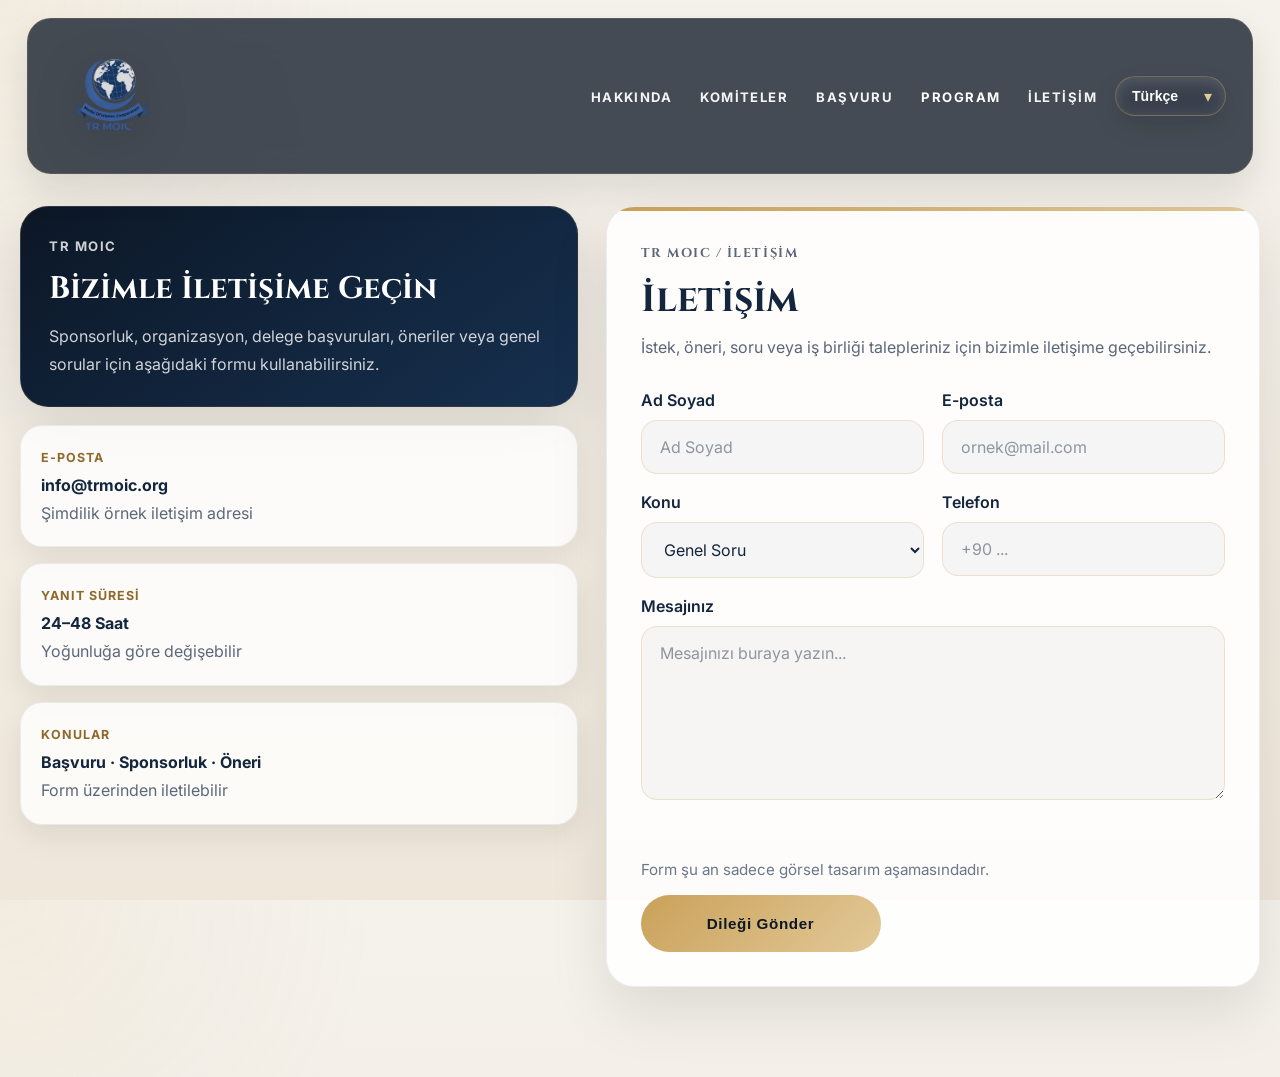
==== commit 51f1d1d1: "ss sss" ====
--- a/contact.html
+++ b/contact.html
@@ -32,42 +32,31 @@
           <li class="nav-item has-dropdown">
             <a href="index.html">Hakkında</a>
             <div class="dropdown-menu">
-              <a href="ufsm.html">UFSM AİHL Nedir</a>
-              <a href="moic.html">MOIC Nedir</a>
-              <a href="sponsor-handbook.html">Sponsor El Kitabı</a>
-              <a href="delegate-handbook.html">Delege El Kitabı</a>
+              <a href="ufsm.html">UFSM AİHL</a>
+              <a href="icyf.html">ICYF</a>
             </div>
           </li>
 
           <li class="nav-item has-dropdown">
             <a href="committees.html">Komiteler</a>
-            <div class="dropdown-menu">
-              <a href="#">Türkçe Komitesi</a>
-              <a href="#">Arapça Komitesi</a>
-              <a href="#">İngilizce Komitesi</a>
-            </div>
           </li>
 
           <li class="nav-item has-dropdown">
-            <a href="applications.html">Başvuru</a>
-            <div class="dropdown-menu">
-              <a href="organization-application.html">Organizasyon Başvuruları</a>
-              <a href="delegate-application.html">Delege Başvuruları</a>
-            </div>
+            <a href="delegate-application.html">Başvuru</a>
           </li>
 
           <li class="nav-item has-dropdown">
-            <a href="program.html">Program</a>
+            <a href="program-flow.html" class="nav-active-link">Program</a>
             <div class="dropdown-menu">
-              <a href="awards.html">Ödüller</a>
               <a href="program-flow.html">Program Akışı</a>
-              <a href="rules.html">Şartlar ve Kurallar</a>
+              <a href="rules.html" class="nav-active-link">Şartlar ve Kurallar</a>
               <a href="sponsors.html">Sponsorlar</a>
+              <a href="team.html">Takım</a>
             </div>
           </li>
 
           <li class="nav-item">
-            <a href="contact.html" class="nav-active-link">İletişim</a>
+            <a href="contact.html">İletişim</a>
           </li>
         </ul>
 
--- a/styles.css
+++ b/styles.css
@@ -1841,6 +1841,492 @@
   max-width: 900px;
 }
 
+.info-block:last-child {
+  margin-bottom: 0;
+}
+
+.info-section {
+  width: min(1160px, calc(100% - 40px));
+  margin: 0 auto;
+  padding: 100px 0 90px;
+  display: flex;
+  flex-direction: column;
+  gap: 34px;
+}
+
+.info-card {
+  position: relative;
+  display: grid;
+  grid-template-columns: 0.95fr 1.15fr;
+  align-items: stretch;
+  background: #f6f1e8;
+  border: 1px solid rgba(19, 38, 61, 0.08);
+  border-radius: 30px;
+  overflow: hidden;
+  box-shadow: 0 18px 45px rgba(0, 0, 0, 0.06);
+}
+
+.info-card-oic::before,
+.info-card-moic::before {
+  content: "";
+  position: absolute;
+  inset: 0 0 auto 0;
+  height: 3px;
+  background: linear-gradient(90deg, #caa15a, #13263d);
+}
+
+.info-card-media {
+  min-height: 300px;
+  background: #e9e3d8;
+}
+
+.info-card-media img {
+  width: 100%;
+  height: 100%;
+  object-fit: cover;
+  display: block;
+  filter: saturate(0.92) brightness(0.96);
+}
+
+.info-card-content {
+  padding: 42px 40px 38px;
+}
+
+.section-tag {
+  display: inline-block;
+  margin-bottom: 14px;
+  font-size: 0.8rem;
+  font-weight: 700;
+  letter-spacing: 0.12em;
+  text-transform: uppercase;
+  color: #a37a33;
+}
+
+.info-card-content h2 {
+  font-family: 'Cinzel', serif;
+  font-size: clamp(2rem, 3vw, 3rem);
+  line-height: 1.14;
+  color: #13263d;
+  margin-bottom: 18px;
+}
+
+.info-card-content p {
+  font-size: 1rem;
+  line-height: 1.85;
+  color: #4d5b6e;
+  margin-bottom: 14px;
+}
+
+.info-card-moic {
+  grid-template-columns: 1fr;
+  background: #f3ede3;
+}
+
+.info-card-moic .info-card-content {
+  max-width: 920px;
+}
+
+@media (max-width: 980px) {
+  .info-section {
+    padding: 70px 0;
+    gap: 24px;
+  }
+
+  .info-card {
+    grid-template-columns: 1fr;
+  }
+
+  .info-card-media {
+    min-height: 220px;
+  }
+
+  .info-card-content {
+    padding: 30px 24px 28px;
+  }
+}
+
+.committees-page {
+  padding-top: 18px;
+}
+
+.committees-hero {
+  width: min(1180px, calc(100% - 70px));
+  margin: 0 auto;
+  padding: 56px 0 18px;
+  text-align: center;
+}
+
+.committees-hero h1 {
+  font-family: 'Cinzel', serif;
+  font-size: clamp(2.6rem, 4vw, 4.4rem);
+  line-height: 1.06;
+  color: #13263d;
+  margin-bottom: 10px;
+}
+
+.committees-intro {
+  max-width: 860px;
+  margin: 0 auto;
+  font-size: 0.96rem;
+  line-height: 1.8;
+  color: #5b687a;
+}
+
+.committees-grid-section {
+  width: min(1280px, calc(100% - 70px));
+  margin: 0 auto;
+  padding: 24px 0 90px;
+}
+
+.committees-category {
+  text-align: center;
+  margin-bottom: 34px;
+  padding-top: 16px;
+  border-top: 1px solid rgba(19, 38, 61, 0.18);
+}
+
+.committee-group-title {
+  font-family: 'Cinzel', serif;
+  font-size: 1.85rem;
+  color: #13263d;
+  margin-bottom: 10px;
+}
+
+.committee-group-text {
+  max-width: 820px;
+  margin: 0 auto;
+  font-size: 0.92rem;
+  line-height: 1.75;
+  color: #5c697c;
+}
+
+.committees-grid-five {
+  display: grid;
+  grid-template-columns: repeat(3, 1fr);
+  gap: 16px;
+}
+
+.committee-tile {
+  position: relative;
+  min-height: 360px;
+  overflow: hidden;
+  text-decoration: none;
+  display: flex;
+  align-items: end;
+  justify-content: center;
+  background-size: cover;
+  background-repeat: no-repeat;
+  border-radius: 0;
+  border: 1px solid rgba(19, 38, 61, 0.10);
+  transition: transform 0.18s ease;
+}
+
+.committee-tile:hover {
+  transform: translateY(-3px);
+}
+
+.committee-tile-overlay {
+  position: absolute;
+  inset: 0;
+  background:
+    linear-gradient(180deg, rgba(9, 16, 26, 0.06), rgba(9, 16, 26, 0.72)),
+    linear-gradient(0deg, rgba(94, 18, 18, 0.16), rgba(94, 18, 18, 0));
+}
+
+.committee-tile-content {
+  position: relative;
+  z-index: 2;
+  width: 100%;
+  text-align: center;
+  padding: 22px 18px 18px;
+}
+
+.committee-tile-content h3 {
+  font-size: 1.06rem;
+  line-height: 1.24;
+  font-weight: 600;
+  color: #ffffff;
+  margin-bottom: 6px;
+}
+
+.committee-tile-content span {
+  display: block;
+  font-size: 0.72rem;
+  color: rgba(255, 255, 255, 0.82);
+}
+
+/* Görsel yerleşimleri */
+.committee-tile-1 {
+  background-image: url("images/committee-1.jpg");
+  background-position: center center;
+}
+
+.committee-tile-2 {
+  background-image: url("images/committee-2.jpg");
+  background-position: center center;
+}
+
+.committee-tile-3 {
+  background-image: url("images/committee-3.jpg");
+  background-position: center center;
+}
+
+.committee-tile-4 {
+  background-image: url("images/committee-4.jpg");
+  background-position: center center;
+}
+
+.committee-tile-5 {
+  background-image: url("images/committee-5.jpg");
+  background-position: center center;
+}
+
+/* Alttaki 2 kartı dengeli yerleştir */
+.committees-grid-five .committee-tile:nth-child(4) {
+  grid-column: 1 / 2;
+}
+
+.committees-grid-five .committee-tile:nth-child(5) {
+  grid-column: 2 / 3;
+}
+
+/* Kartların üstünde küçük logo çıkıyorsa kapatır */
+.committee-tile::before {
+  content: none;
+}
+
+@media (max-width: 1100px) {
+  .committees-hero,
+  .committees-grid-section {
+    width: min(960px, calc(100% - 40px));
+  }
+
+  .committee-tile {
+    min-height: 300px;
+  }
+}
+
+@media (max-width: 820px) {
+  .committees-hero,
+  .committees-grid-section {
+    width: min(720px, calc(100% - 32px));
+  }
+
+  .committees-grid-five {
+    grid-template-columns: repeat(2, 1fr);
+  }
+
+  .committees-grid-five .committee-tile:nth-child(4),
+  .committees-grid-five .committee-tile:nth-child(5) {
+    grid-column: auto;
+  }
+
+  .committee-tile {
+    min-height: 300px;
+  }
+}
+
+@media (max-width: 560px) {
+  .committees-grid-five {
+    grid-template-columns: 1fr;
+  }
+
+  .committee-tile {
+    min-height: 240px;
+  }
+
+  .committees-hero {
+    padding: 42px 0 16px;
+  }
+}
+
+@media (max-width: 1100px) {
+  .committees-hero,
+  .committees-grid-section {
+    width: min(960px, calc(100% - 50px));
+  }
+
+  .committee-tile {
+    min-height: 270px;
+  }
+}
+
+@media (max-width: 860px) {
+  .committees-hero,
+  .committees-grid-section {
+    width: min(720px, calc(100% - 32px));
+  }
+
+  .committees-grid-five {
+    grid-template-columns: repeat(2, 1fr);
+  }
+
+  .committee-tile-1,
+  .committee-tile-2,
+  .committee-tile-3,
+  .committee-tile-4,
+  .committee-tile-5 {
+    grid-column: auto;
+  }
+}
+
+@media (max-width: 560px) {
+  .committees-grid-five {
+    grid-template-columns: 1fr;
+  }
+
+  .committee-tile {
+    min-height: 240px;
+  }
+
+  .committees-hero {
+    padding: 48px 0 22px;
+  }
+}
+.team-page {
+  padding-top: 12px;
+}
+
+.team-hero {
+  width: min(860px, calc(100% - 36px));
+  margin: 0 auto;
+  padding: 58px 0 24px;
+  text-align: center;
+}
+
+.team-hero h1 {
+  font-family: 'Cinzel', serif;
+  font-size: clamp(2.2rem, 4vw, 3.7rem);
+  line-height: 1.08;
+  color: #13263d;
+  margin-bottom: 14px;
+}
+
+.team-intro {
+  max-width: 700px;
+  margin: 0 auto;
+  font-size: 0.95rem;
+  line-height: 1.8;
+  color: #5b687b;
+}
+
+.team-section {
+  width: min(1160px, calc(100% - 36px));
+  margin: 0 auto;
+  padding: 18px 0 90px;
+}
+
+.team-grid {
+  display: grid;
+  grid-template-columns: repeat(4, 1fr);
+  gap: 22px;
+}
+
+.team-card {
+  background: #f7f2e9;
+  border: 1px solid rgba(19, 38, 61, 0.08);
+  border-radius: 22px;
+  padding: 22px 18px 20px;
+  text-align: center;
+  box-shadow: 0 12px 28px rgba(0, 0, 0, 0.05);
+  transition: transform 0.22s ease, box-shadow 0.22s ease;
+}
+
+.team-card:hover {
+  transform: translateY(-4px);
+  box-shadow: 0 18px 36px rgba(0, 0, 0, 0.08);
+}
+
+.team-card-featured {
+  border: 1px solid rgba(202, 161, 90, 0.28);
+  background:
+    linear-gradient(180deg, rgba(202, 161, 90, 0.08), rgba(202, 161, 90, 0.02)),
+    #f7f2e9;
+}
+
+.team-photo {
+  width: 100%;
+  aspect-ratio: 1 / 1;
+  object-fit: cover;
+  border-radius: 18px;
+  margin-bottom: 16px;
+  display: block;
+}
+
+.team-card h3 {
+  font-size: 1.04rem;
+  line-height: 1.3;
+  color: #13263d;
+  margin-bottom: 8px;
+  font-weight: 700;
+}
+
+.team-card p {
+  font-size: 0.84rem;
+  line-height: 1.6;
+  color: #6a778a;
+  margin: 0;
+}
+
+@media (max-width: 1080px) {
+  .team-grid {
+    grid-template-columns: repeat(3, 1fr);
+  }
+}
+
+@media (max-width: 780px) {
+  .team-grid {
+    grid-template-columns: repeat(2, 1fr);
+  }
+
+  .team-section {
+    width: min(760px, calc(100% - 28px));
+  }
+}
+
+@media (max-width: 520px) {
+  .team-grid {
+    grid-template-columns: 1fr;
+  }
+
+  .team-hero {
+    padding: 42px 0 18px;
+  }
+}
+
+@media (max-width: 820px) {
+  .committees-hero,
+  .committees-grid-section {
+    width: min(620px, calc(100% - 30px));
+  }
+
+  .committees-grid-five {
+    grid-template-columns: repeat(2, 1fr);
+  }
+
+  .committees-grid-five .committee-tile:nth-child(4),
+  .committees-grid-five .committee-tile:nth-child(5) {
+    grid-column: auto;
+  }
+
+  .committee-tile {
+    min-height: 180px;
+  }
+}
+
+@media (max-width: 560px) {
+  .committees-hero {
+    padding: 42px 0 18px;
+  }
+
+  .committees-grid-five {
+    grid-template-columns: 1fr;
+  }
+
+  .committee-tile {
+    min-height: 205px;
+  }
+}
 /* =========================
    RESPONSIVE
 ========================= */
